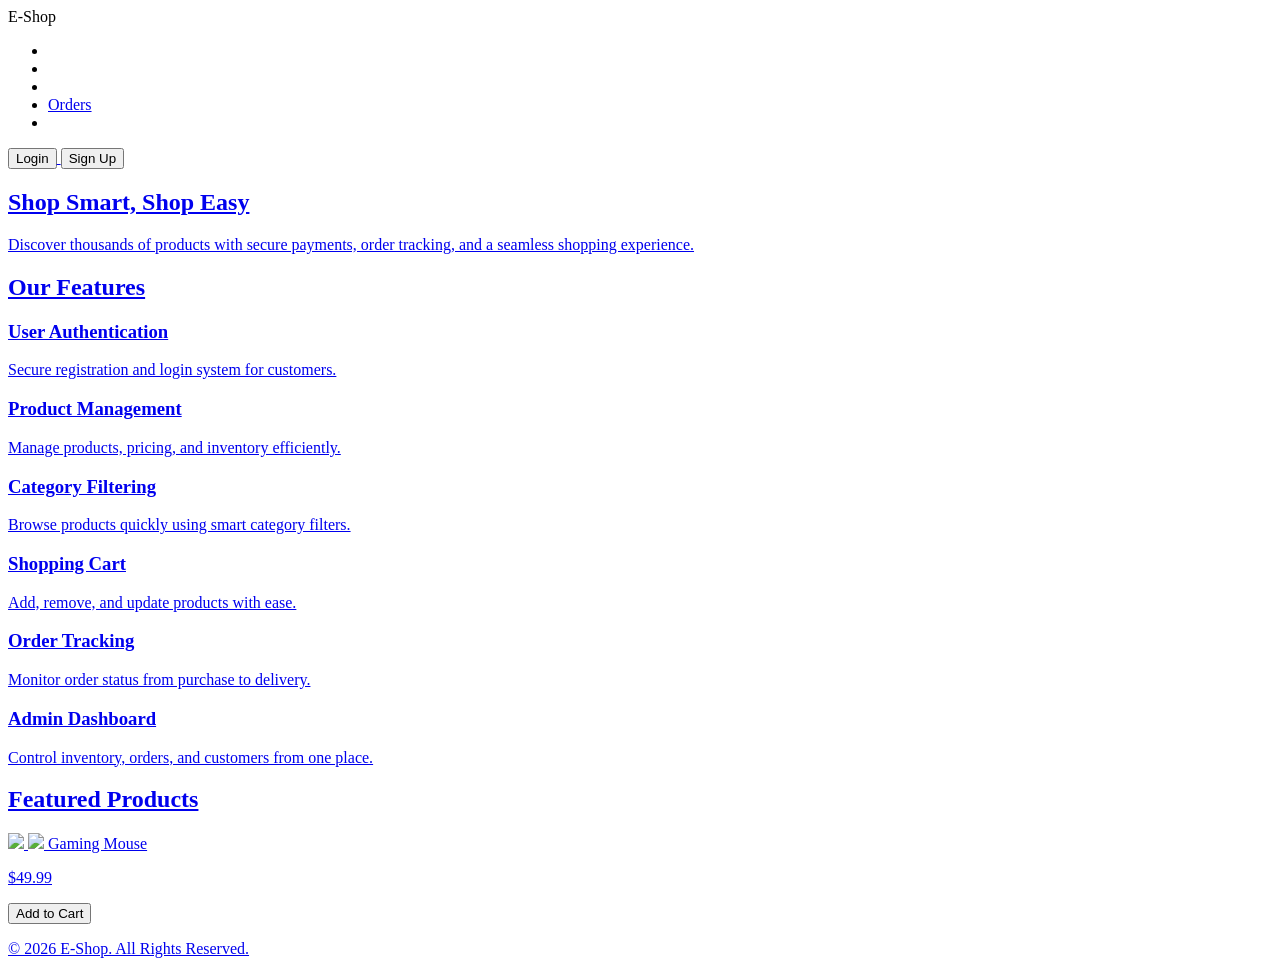
==== index.html @ f2d267c8 "Add files via upload" ====
<!DOCTYPE html>
<html lang="en">
<head>
    <meta charset="UTF-8">
    <meta name="viewport" content="width=device-width, initial-scale=1.0">
    <title>E-Shop | Online Shopping Platform</title>
    <link.css
</head>
<body>

    <header>
        <nav class="navbar">
            <div class="logo">E-Shop</div>

            <ul class="nav-links">
                <li><a hrefa></li>
                <li><Products</a></li>
                <li><Categories</a></li>
                <li><a href="#">Orders               <li><Contact</a></li>
            </ul>

            <div class="nav-buttons">
                <button class="login-btn">Login</button>
                <button class="signup-btn">Sign Up</button>
            </div>
        </nav>
    </header>

    <section class="hero">
        <div class="hero-content">
            <h1>Shop Smart, Shop Easy</h1>
            <p>
                Discover thousands of products with secure payments,
                order tracking, and a seamless shopping experience.
            </p>
            <a href="#" class="shop/div>
    </section>

    <section class="features">
        <h2>Our Features</h2>

        <div class="feature-grid">

            <div class="feature-card">
                <h3>User Authentication</h3>
                <p>Secure registration and login system for customers.</p>
            </div>

            <div class="feature-card">
                <h3>Product Management</h3>
                <p>Manage products, pricing, and inventory efficiently.</p>
            </div>

            <div class="feature-card">
                <h3>Category Filtering</h3>
                <p>Browse products quickly using smart category filters.</p>
            </div>

            <div class="feature-card">
                <h3>Shopping Cart</h3>
                <p>Add, remove, and update products with ease.</p>
            </div>

            <div class="feature-card">
                <h3>Order Tracking</h3>
                <p>Monitor order status from purchase to delivery.</p>
            </div>

            <div class="feature-card">
                <h3>Admin Dashboard</h3>
                <p>Control inventory, orders, and customers from one place.</p>
            </div>

        </div>
    </section>

    <section class="products">
        <h2>Featured Products</h2>

        <div class="product-grid">

            <div class="product-card">
                <img src="https://via.placeholder.0
                <h3>Wireless Headphones</h3>
                <p>$79.99</p>
                <button>Add to Cart</button>
            </div>

            <div class="product-card">
                <img src="https://viaer.com/250x180
                <h3>Smart Watch</h3>
                <p>$129.99</p>
                <button>Add to Cart</button>
            </div>

            <div class="product-card">
                <imgs://via.placeholder.com/250x180
                <h3>Gaming Mouse</h3>
                <p>$49.99</p>
                <button>Add to Cart</button>
            </div>

        </div>
    </section>

    <footer>
        <p>&copy; 2026 E-Shop. All Rights Reserved.</p>
    </footer>

</body>
</html>
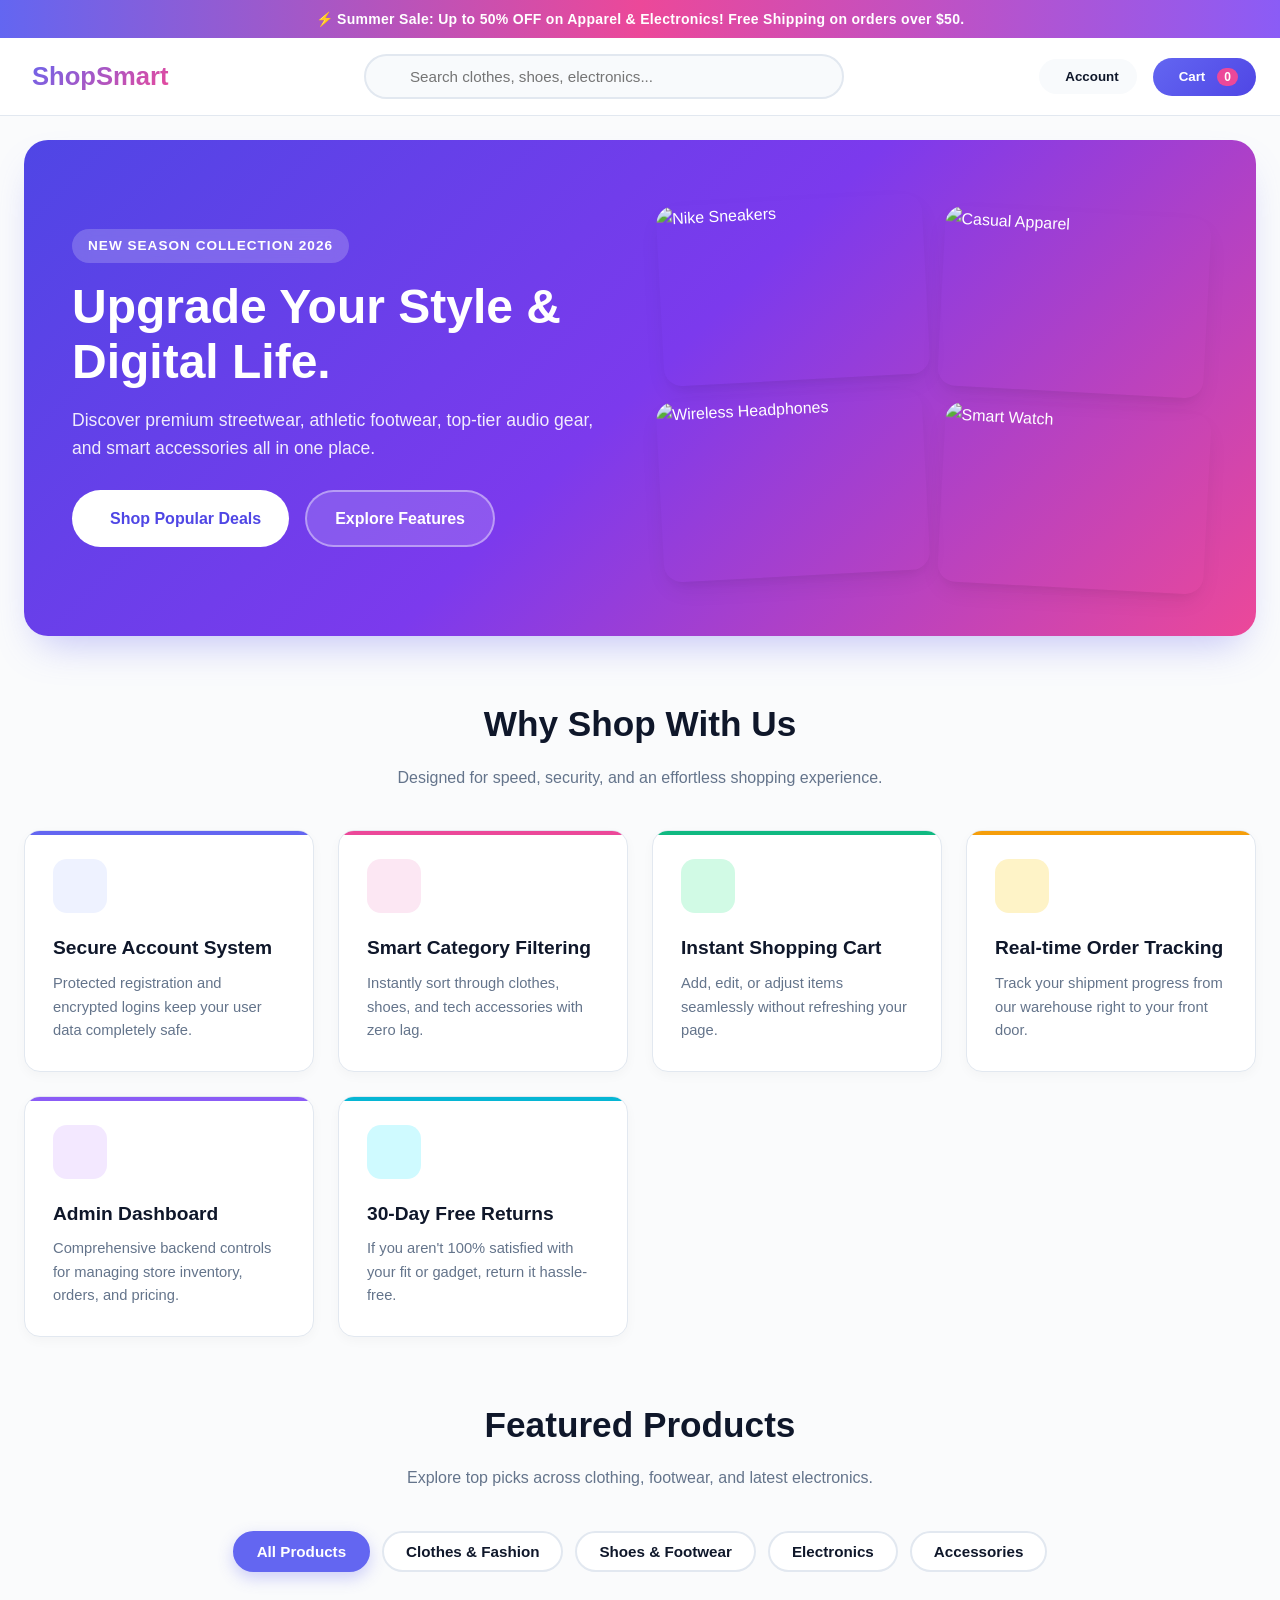
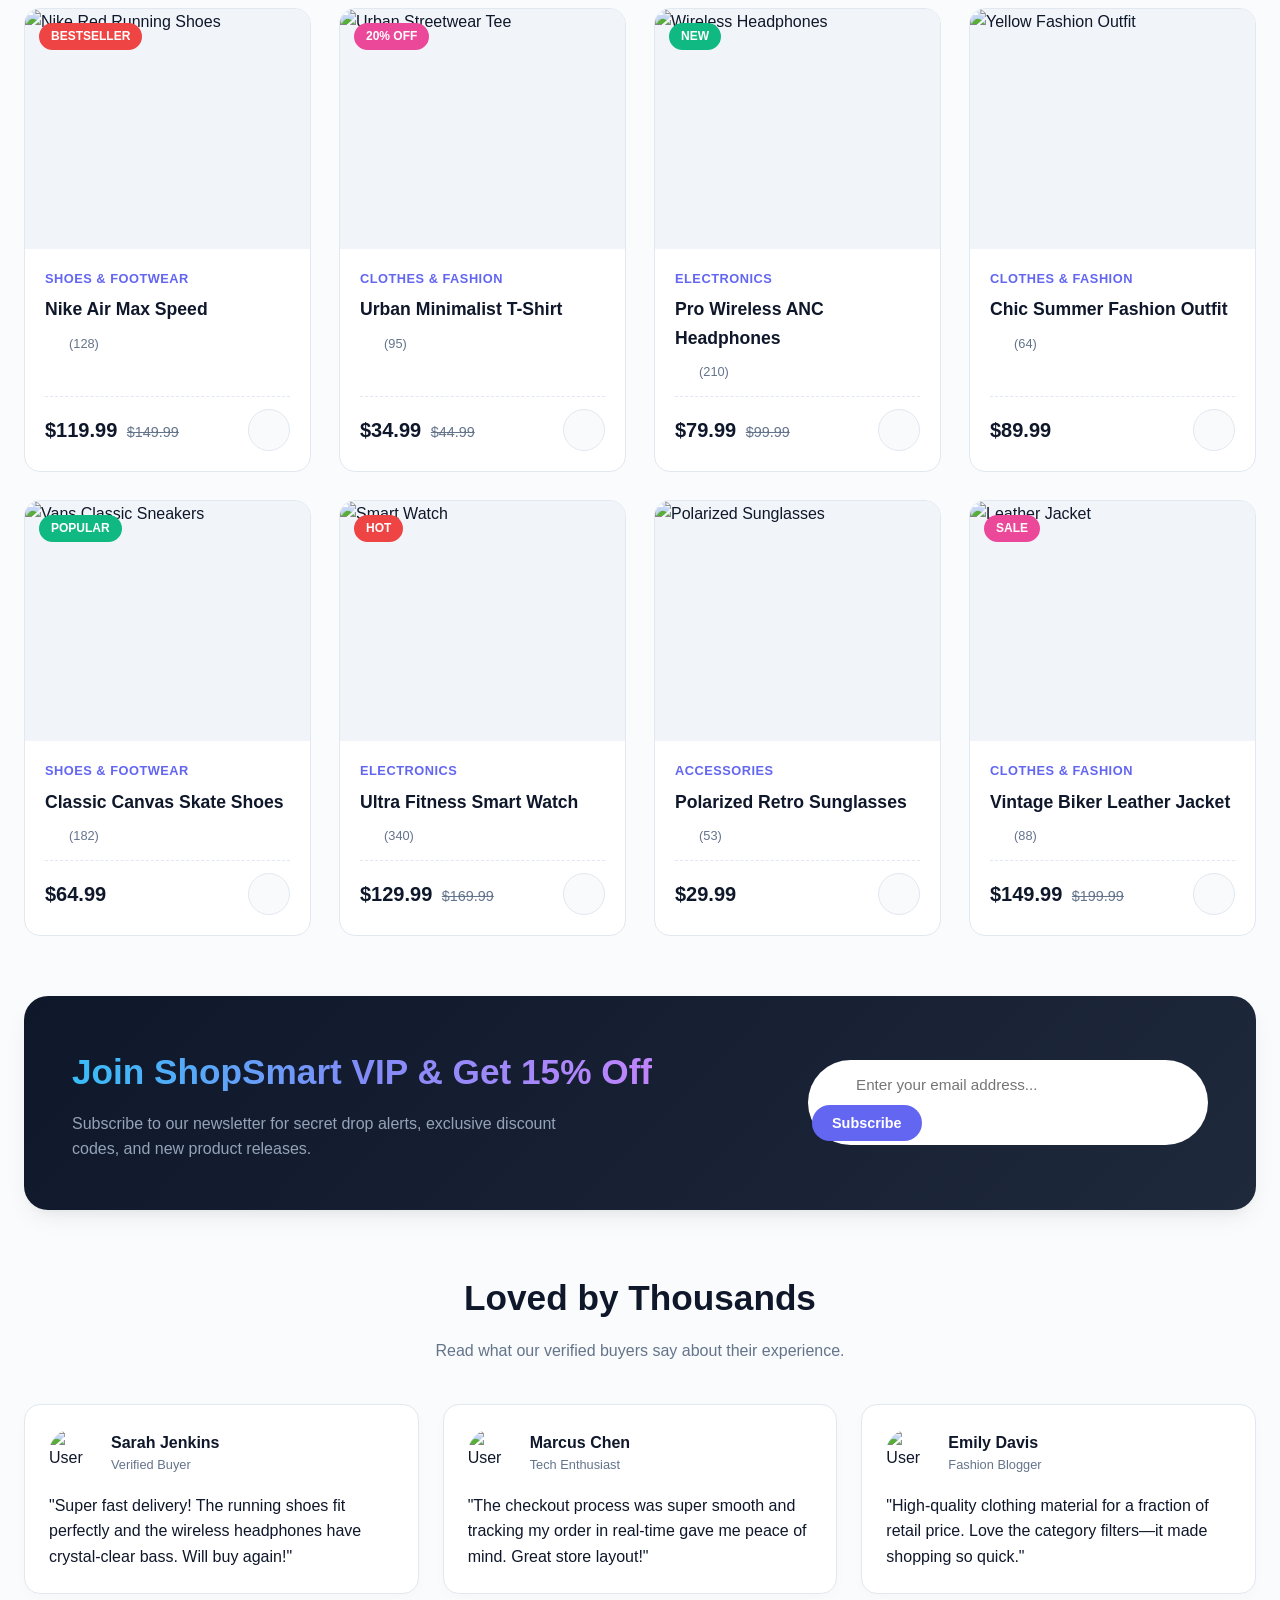
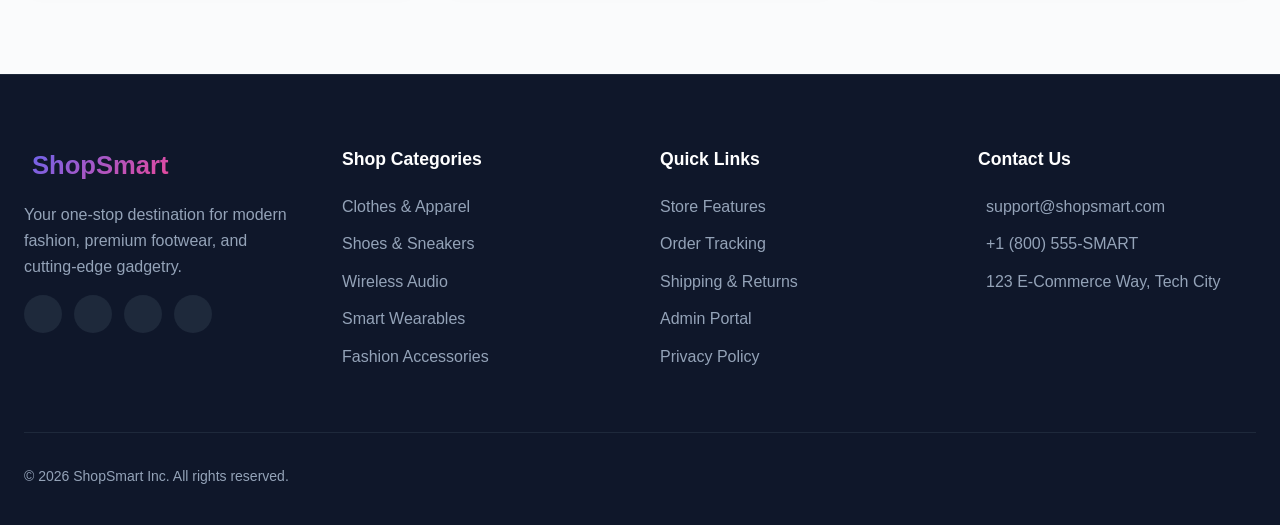
==== commit eeadae92: "Add files via upload" ====
--- a/index.html
+++ b/index.html
@@ -1,111 +1,1214 @@
 <!DOCTYPE html>
 <html lang="en">
 <head>
-    <meta charset="UTF-8">
-    <meta name="viewport" content="width=device-width, initial-scale=1.0">
-    <title>E-Shop | Online Shopping Platform</title>
-    <link.css
+  <meta charset="UTF-8" />
+  <meta name="viewport" content="width=device-width, initial-scale=1.0"/>
+  <title>ShopSmart — Trendy Fashion & Tech Store</title>
+  <!-- Google Fonts & Font Awesome Icons -->
+  <link rel="preconnect" href="[fonts.googleapis.com](https://fonts.googleapis.com)">
+  <link rel="preconnect" href="[fonts.gstatic.com](https://fonts.gstatic.com)" crossorigin>
+  <link href="[fonts.googleapis.com](https://fonts.googleapis.com/css2?family=Plus+Jakarta+Sans:wght@400;500;600;700;800&display=swap)" rel="stylesheet">
+  <link rel="stylesheet" href="[cdnjs.cloudflare.com](https://cdnjs.cloudflare.com/ajax/libs/font-awesome/6.4.0/css/all.min.css)"/>
+
+  <style>
+    /* --- ROOT VARIABLES & RESET --- */
+    :root {
+      --primary: #6366f1;
+      --primary-dark: #4f46e5;
+      --secondary: #ec4899;
+      --accent-yellow: #f59e0b;
+      --accent-green: #10b981;
+      --accent-purple: #8b5cf6;
+      --dark: #0f172a;
+      --gray-light: #f8fafc;
+      --gray-border: #e2e8f0;
+      --text-muted: #64748b;
+      --white: #ffffff;
+      --radius: 16px;
+      --shadow: 0 10px 25px -5px rgba(0, 0, 0, 0.08), 0 8px 10px -6px rgba(0, 0, 0, 0.04);
+      --transition: all 0.3s cubic-bezier(0.4, 0, 0.2, 1);
+    }
+
+    * {
+      box-sizing: border-box;
+      margin: 0;
+      padding: 0;
+    }
+
+    body {
+      font-family: 'Plus Jakarta Sans', sans-serif;
+      background-color: #fafbfc;
+      color: var(--dark);
+      line-height: 1.6;
+      overflow-x: hidden;
+    }
+
+    a {
+      text-decoration: none;
+      color: inherit;
+    }
+
+    /* --- ANNOUNCEMENT BAR --- */
+    .top-bar {
+      background: linear-gradient(90deg, #6366f1, #ec4899, #8b5cf6);
+      color: var(--white);
+      text-align: center;
+      padding: 8px 16px;
+      font-size: 0.875rem;
+      font-weight: 600;
+      letter-spacing: 0.3px;
+    }
+
+    /* --- HEADER & NAVIGATION --- */
+    header {
+      background: rgba(255, 255, 255, 0.9);
+      backdrop-filter: blur(12px);
+      position: sticky;
+      top: 0;
+      z-index: 1000;
+      border-bottom: 1px solid var(--gray-border);
+    }
+
+    .nav-container {
+      max-width: 1280px;
+      margin: 0 auto;
+      display: flex;
+      align-items: center;
+      justify-content: space-between;
+      padding: 16px 24px;
+      gap: 20px;
+    }
+
+    .logo {
+      font-size: 1.6rem;
+      font-weight: 800;
+      background: linear-gradient(135deg, var(--primary), var(--secondary));
+      -webkit-background-clip: text;
+      -webkit-text-fill-color: transparent;
+      display: flex;
+      align-items: center;
+      gap: 8px;
+    }
+
+    .search-box {
+      flex: 1;
+      max-width: 480px;
+      position: relative;
+    }
+
+    .search-box input {
+      width: 100%;
+      padding: 12px 20px 12px 44px;
+      border-radius: 99px;
+      border: 2px solid var(--gray-border);
+      outline: none;
+      font-family: inherit;
+      font-size: 0.95rem;
+      transition: var(--transition);
+      background: var(--gray-light);
+    }
+
+    .search-box input:focus {
+      border-color: var(--primary);
+      background: var(--white);
+      box-shadow: 0 0 0 4px rgba(99, 102, 241, 0.15);
+    }
+
+    .search-box i {
+      position: absolute;
+      left: 16px;
+      top: 50%;
+      transform: translateY(-50%);
+      color: var(--text-muted);
+    }
+
+    .nav-actions {
+      display: flex;
+      align-items: center;
+      gap: 16px;
+    }
+
+    .nav-btn {
+      background: var(--gray-light);
+      border: none;
+      padding: 10px 18px;
+      border-radius: 99px;
+      font-weight: 600;
+      cursor: pointer;
+      display: flex;
+      align-items: center;
+      gap: 8px;
+      transition: var(--transition);
+      color: var(--dark);
+    }
+
+    .nav-btn:hover {
+      background: #eef2ff;
+      color: var(--primary);
+      transform: translateY(-2px);
+    }
+
+    .cart-btn {
+      background: linear-gradient(135deg, var(--primary), var(--primary-dark));
+      color: var(--white);
+      position: relative;
+    }
+
+    .cart-btn:hover {
+      background: linear-gradient(135deg, var(--primary-dark), #3730a3);
+      color: var(--white);
+    }
+
+    .cart-badge {
+      background: var(--secondary);
+      color: var(--white);
+      font-size: 0.75rem;
+      font-weight: 700;
+      padding: 2px 7px;
+      border-radius: 99px;
+      margin-left: 4px;
+    }
+
+    /* --- HERO SECTION --- */
+    .hero {
+      max-width: 1280px;
+      margin: 24px auto;
+      padding: 0 24px;
+    }
+
+    .hero-card {
+      background: linear-gradient(135deg, #4f46e5 0%, #7c3aed 50%, #ec4899 100%);
+      border-radius: 24px;
+      padding: 60px 48px;
+      color: var(--white);
+      display: grid;
+      grid-template-columns: 1fr 1fr;
+      align-items: center;
+      gap: 40px;
+      position: relative;
+      overflow: hidden;
+      box-shadow: 0 20px 40px -15px rgba(99, 102, 241, 0.4);
+    }
+
+    .hero-content {
+      z-index: 2;
+    }
+
+    .hero-tag {
+      display: inline-block;
+      background: rgba(255, 255, 255, 0.2);
+      backdrop-filter: blur(8px);
+      padding: 6px 16px;
+      border-radius: 99px;
+      font-size: 0.85rem;
+      font-weight: 700;
+      text-transform: uppercase;
+      letter-spacing: 1px;
+      margin-bottom: 16px;
+    }
+
+    .hero-title {
+      font-size: 3rem;
+      font-weight: 800;
+      line-height: 1.15;
+      margin-bottom: 16px;
+    }
+
+    .hero-subtitle {
+      font-size: 1.1rem;
+      opacity: 0.9;
+      margin-bottom: 28px;
+    }
+
+    .hero-buttons {
+      display: flex;
+      gap: 16px;
+      flex-wrap: wrap;
+    }
+
+    .btn {
+      padding: 14px 28px;
+      border-radius: 99px;
+      font-weight: 700;
+      font-size: 1rem;
+      cursor: pointer;
+      border: none;
+      transition: var(--transition);
+      display: inline-flex;
+      align-items: center;
+      gap: 10px;
+    }
+
+    .btn-light {
+      background: var(--white);
+      color: var(--primary-dark);
+    }
+
+    .btn-light:hover {
+      background: var(--gray-light);
+      transform: translateY(-3px);
+      box-shadow: 0 10px 20px rgba(0, 0, 0, 0.15);
+    }
+
+    .btn-outline {
+      background: rgba(255, 255, 255, 0.15);
+      color: var(--white);
+      border: 2px solid rgba(255, 255, 255, 0.4);
+    }
+
+    .btn-outline:hover {
+      background: rgba(255, 255, 255, 0.3);
+      transform: translateY(-3px);
+    }
+
+    .hero-image-grid {
+      display: grid;
+      grid-template-columns: repeat(2, 1fr);
+      gap: 16px;
+      position: relative;
+      z-index: 2;
+    }
+
+    .hero-img-card {
+      border-radius: 18px;
+      overflow: hidden;
+      height: 180px;
+      box-shadow: var(--shadow);
+      transform: rotate(-3deg);
+      transition: var(--transition);
+    }
+
+    .hero-img-card:nth-child(even) {
+      transform: rotate(3deg) translateY(12px);
+    }
+
+    .hero-img-card:hover {
+      transform: scale(1.05) rotate(0deg);
+      z-index: 3;
+    }
+
+    .hero-img-card img {
+      width: 100%;
+      height: 100%;
+      object-fit: cover;
+    }
+
+    /* --- FEATURES SECTION --- */
+    .section-container {
+      max-width: 1280px;
+      margin: 60px auto;
+      padding: 0 24px;
+    }
+
+    .section-header {
+      text-align: center;
+      max-width: 600px;
+      margin: 0 auto 40px auto;
+    }
+
+    .section-title {
+      font-size: 2.2rem;
+      font-weight: 800;
+      color: var(--dark);
+      margin-bottom: 12px;
+    }
+
+    .section-subtitle {
+      color: var(--text-muted);
+      font-size: 1rem;
+    }
+
+    .features-grid {
+      display: grid;
+      grid-template-columns: repeat(auto-fit, minmax(280px, 1fr));
+      gap: 24px;
+    }
+
+    .feature-card {
+      background: var(--white);
+      padding: 28px;
+      border-radius: var(--radius);
+      border: 1px solid var(--gray-border);
+      box-shadow: 0 4px 12px rgba(0, 0, 0, 0.03);
+      transition: var(--transition);
+      position: relative;
+      overflow: hidden;
+    }
+
+    .feature-card::before {
+      content: '';
+      position: absolute;
+      top: 0;
+      left: 0;
+      width: 100%;
+      height: 4px;
+      background: var(--card-color, var(--primary));
+    }
+
+    .feature-card:hover {
+      transform: translateY(-6px);
+      box-shadow: var(--shadow);
+    }
+
+    .feature-icon {
+      width: 54px;
+      height: 54px;
+      border-radius: 14px;
+      background: var(--bg-color, #eef2ff);
+      color: var(--card-color, var(--primary));
+      display: flex;
+      align-items: center;
+      justify-content: center;
+      font-size: 1.5rem;
+      margin-bottom: 20px;
+    }
+
+    .feature-card h3 {
+      font-size: 1.2rem;
+      margin-bottom: 8px;
+      font-weight: 700;
+    }
+
+    .feature-card p {
+      color: var(--text-muted);
+      font-size: 0.92rem;
+    }
+
+    /* --- CATEGORY FILTERS & PRODUCT GRID --- */
+    .filter-tabs {
+      display: flex;
+      justify-content: center;
+      gap: 12px;
+      flex-wrap: wrap;
+      margin-bottom: 36px;
+    }
+
+    .filter-btn {
+      padding: 10px 22px;
+      border-radius: 99px;
+      border: 2px solid var(--gray-border);
+      background: var(--white);
+      font-weight: 600;
+      cursor: pointer;
+      transition: var(--transition);
+      font-size: 0.95rem;
+      color: var(--dark);
+    }
+
+    .filter-btn.active, .filter-btn:hover {
+      background: var(--primary);
+      color: var(--white);
+      border-color: var(--primary);
+      box-shadow: 0 6px 16px rgba(99, 102, 241, 0.3);
+    }
+
+    .product-grid {
+      display: grid;
+      grid-template-columns: repeat(auto-fill, minmax(270px, 1fr));
+      gap: 28px;
+    }
+
+    .product-card {
+      background: var(--white);
+      border-radius: var(--radius);
+      border: 1px solid var(--gray-border);
+      overflow: hidden;
+      transition: var(--transition);
+      display: flex;
+      flex-direction: column;
+      position: relative;
+    }
+
+    .product-card:hover {
+      transform: translateY(-8px);
+      box-shadow: var(--shadow);
+      border-color: transparent;
+    }
+
+    .product-badge {
+      position: absolute;
+      top: 14px;
+      left: 14px;
+      padding: 4px 12px;
+      border-radius: 99px;
+      font-size: 0.75rem;
+      font-weight: 800;
+      text-transform: uppercase;
+      z-index: 2;
+      color: var(--white);
+    }
+
+    .badge-hot { background: #ef4444; }
+    .badge-sale { background: var(--secondary); }
+    .badge-new { background: var(--accent-green); }
+
+    .product-img-wrap {
+      width: 100%;
+      height: 240px;
+      background: #f1f5f9;
+      position: relative;
+      overflow: hidden;
+    }
+
+    .product-img-wrap img {
+      width: 100%;
+      height: 100%;
+      object-fit: cover;
+      transition: transform 0.5s ease;
+    }
+
+    .product-card:hover .product-img-wrap img {
+      transform: scale(1.08);
+    }
+
+    .product-details {
+      padding: 20px;
+      display: flex;
+      flex-direction: column;
+      flex-grow: 1;
+    }
+
+    .product-category {
+      font-size: 0.8rem;
+      text-transform: uppercase;
+      font-weight: 700;
+      color: var(--primary);
+      margin-bottom: 6px;
+      letter-spacing: 0.5px;
+    }
+
+    .product-title {
+      font-size: 1.1rem;
+      font-weight: 700;
+      margin-bottom: 10px;
+      color: var(--dark);
+    }
+
+    .product-rating {
+      display: flex;
+      align-items: center;
+      gap: 4px;
+      color: var(--accent-yellow);
+      font-size: 0.85rem;
+      margin-bottom: 14px;
+    }
+
+    .product-rating span {
+      color: var(--text-muted);
+      margin-left: 4px;
+      font-size: 0.8rem;
+    }
+
+    .product-footer {
+      display: flex;
+      align-items: center;
+      justify-content: space-between;
+      margin-top: auto;
+      padding-top: 12px;
+      border-top: 1px dashed var(--gray-border);
+    }
+
+    .product-price {
+      font-size: 1.25rem;
+      font-weight: 800;
+      color: var(--dark);
+    }
+
+    .product-price del {
+      font-size: 0.9rem;
+      color: var(--text-muted);
+      margin-left: 4px;
+      font-weight: 400;
+    }
+
+    .add-cart-btn {
+      background: var(--gray-light);
+      color: var(--dark);
+      border: 1px solid var(--gray-border);
+      width: 42px;
+      height: 42px;
+      border-radius: 50%;
+      display: flex;
+      align-items: center;
+      justify-content: center;
+      cursor: pointer;
+      transition: var(--transition);
+      font-size: 1rem;
+    }
+
+    .add-cart-btn:hover {
+      background: var(--primary);
+      color: var(--white);
+      border-color: var(--primary);
+      transform: rotate(15deg) scale(1.05);
+    }
+
+    /* --- BANNER / FLASH SALE --- */
+    .promo-banner {
+      background: linear-gradient(135deg, #0f172a 0%, #1e293b 100%);
+      border-radius: 24px;
+      padding: 48px;
+      color: var(--white);
+      display: flex;
+      align-items: center;
+      justify-content: space-between;
+      gap: 30px;
+      flex-wrap: wrap;
+      margin: 60px auto;
+      box-shadow: var(--shadow);
+    }
+
+    .promo-info h2 {
+      font-size: 2.2rem;
+      font-weight: 800;
+      margin-bottom: 10px;
+      background: linear-gradient(90deg, #38bdf8, #818cf8, #c084fc);
+      -webkit-background-clip: text;
+      -webkit-text-fill-color: transparent;
+    }
+
+    .promo-info p {
+      color: #94a3b8;
+      max-width: 500px;
+      font-size: 1rem;
+    }
+
+    /* --- TESTIMONIALS --- */
+    .testimonials-grid {
+      display: grid;
+      grid-template-columns: repeat(auto-fit, minmax(300px, 1fr));
+      gap: 24px;
+    }
+
+    .testimonial-card {
+      background: var(--white);
+      padding: 24px;
+      border-radius: var(--radius);
+      border: 1px solid var(--gray-border);
+      box-shadow: 0 4px 12px rgba(0, 0, 0, 0.02);
+    }
+
+    .user-info {
+      display: flex;
+      align-items: center;
+      gap: 14px;
+      margin-bottom: 16px;
+    }
+
+    .user-avatar {
+      width: 48px;
+      height: 48px;
+      border-radius: 50%;
+      object-fit: cover;
+    }
+
+    .user-name {
+      font-weight: 700;
+      font-size: 1rem;
+    }
+
+    .user-role {
+      font-size: 0.8rem;
+      color: var(--text-muted);
+    }
+
+    /* --- FOOTER --- */
+    footer {
+      background: var(--dark);
+      color: #94a3b8;
+      padding: 70px 24px 30px 24px;
+      margin-top: 80px;
+      border-top: 1px solid #1e293b;
+    }
+
+    .footer-container {
+      max-width: 1280px;
+      margin: 0 auto;
+      display: grid;
+      grid-template-columns: repeat(auto-fit, minmax(220px, 1fr));
+      gap: 40px;
+      margin-bottom: 50px;
+    }
+
+    .footer-col h4 {
+      color: var(--white);
+      font-size: 1.1rem;
+      font-weight: 700;
+      margin-bottom: 20px;
+    }
+
+    .footer-links {
+      list-style: none;
+    }
+
+    .footer-links li {
+      margin-bottom: 12px;
+    }
+
+    .footer-links a {
+      transition: var(--transition);
+    }
+
+    .footer-links a:hover {
+      color: var(--white);
+      padding-left: 4px;
+    }
+
+    .social-links {
+      display: flex;
+      gap: 12px;
+      margin-top: 16px;
+    }
+
+    .social-icon {
+      width: 38px;
+      height: 38px;
+      border-radius: 50%;
+      background: #1e293b;
+      color: var(--white);
+      display: flex;
+      align-items: center;
+      justify-content: center;
+      transition: var(--transition);
+    }
+
+    .social-icon:hover {
+      background: var(--primary);
+      transform: translateY(-3px);
+    }
+
+    .footer-bottom {
+      max-width: 1280px;
+      margin: 0 auto;
+      padding-top: 24px;
+      border-top: 1px solid #1e293b;
+      display: flex;
+      justify-content: space-between;
+      align-items: center;
+      flex-wrap: wrap;
+      gap: 16px;
+      font-size: 0.875rem;
+    }
+
+    /* --- TOAST NOTIFICATION --- */
+    .toast {
+      position: fixed;
+      bottom: 24px;
+      right: 24px;
+      background: var(--dark);
+      color: var(--white);
+      padding: 14px 24px;
+      border-radius: 99px;
+      box-shadow: var(--shadow);
+      display: flex;
+      align-items: center;
+      gap: 10px;
+      transform: translateY(100px);
+      opacity: 0;
+      transition: var(--transition);
+      z-index: 2000;
+      font-weight: 600;
+    }
+
+    .toast.show {
+      transform: translateY(0);
+      opacity: 1;
+    }
+
+    /* --- RESPONSIVE --- */
+    @media (max-width: 992px) {
+      .hero-card {
+        grid-template-columns: 1fr;
+        padding: 40px 28px;
+        text-align: center;
+      }
+      .hero-buttons {
+        justify-content: center;
+      }
+      .hero-title {
+        font-size: 2.3rem;
+      }
+    }
+
+    @media (max-width: 600px) {
+      .nav-container {
+        flex-direction: column;
+      }
+      .search-box {
+        width: 100%;
+      }
+      .promo-banner {
+        padding: 28px;
+        text-align: center;
+        justify-content: center;
+      }
+    }
+  </style>
 </head>
 <body>
 
-    <header>
-        <nav class="navbar">
-            <div class="logo">E-Shop</div>
-
-            <ul class="nav-links">
-                <li><a hrefa></li>
-                <li><Products</a></li>
-                <li><Categories</a></li>
-                <li><a href="#">Orders               <li><Contact</a></li>
-            </ul>
-
-            <div class="nav-buttons">
-                <button class="login-btn">Login</button>
-                <button class="signup-btn">Sign Up</button>
-            </div>
-        </nav>
-    </header>
-
-    <section class="hero">
-        <div class="hero-content">
-            <h1>Shop Smart, Shop Easy</h1>
-            <p>
-                Discover thousands of products with secure payments,
-                order tracking, and a seamless shopping experience.
-            </p>
-            <a href="#" class="shop/div>
-    </section>
-
-    <section class="features">
-        <h2>Our Features</h2>
-
-        <div class="feature-grid">
-
-            <div class="feature-card">
-                <h3>User Authentication</h3>
-                <p>Secure registration and login system for customers.</p>
-            </div>
-
-            <div class="feature-card">
-                <h3>Product Management</h3>
-                <p>Manage products, pricing, and inventory efficiently.</p>
-            </div>
-
-            <div class="feature-card">
-                <h3>Category Filtering</h3>
-                <p>Browse products quickly using smart category filters.</p>
-            </div>
-
-            <div class="feature-card">
-                <h3>Shopping Cart</h3>
-                <p>Add, remove, and update products with ease.</p>
-            </div>
-
-            <div class="feature-card">
-                <h3>Order Tracking</h3>
-                <p>Monitor order status from purchase to delivery.</p>
-            </div>
-
-            <div class="feature-card">
-                <h3>Admin Dashboard</h3>
-                <p>Control inventory, orders, and customers from one place.</p>
-            </div>
-
-        </div>
-    </section>
-
-    <section class="products">
-        <h2>Featured Products</h2>
-
-        <div class="product-grid">
-
-            <div class="product-card">
-                <img src="https://via.placeholder.0
-                <h3>Wireless Headphones</h3>
-                <p>$79.99</p>
-                <button>Add to Cart</button>
-            </div>
-
-            <div class="product-card">
-                <img src="https://viaer.com/250x180
-                <h3>Smart Watch</h3>
-                <p>$129.99</p>
-                <button>Add to Cart</button>
-            </div>
-
-            <div class="product-card">
-                <imgs://via.placeholder.com/250x180
-                <h3>Gaming Mouse</h3>
-                <p>$49.99</p>
-                <button>Add to Cart</button>
-            </div>
-
-        </div>
-    </section>
-
-    <footer>
-        <p>&copy; 2026 E-Shop. All Rights Reserved.</p>
-    </footer>
-
+  <!-- ANNOUNCEMENT BAR -->
+  <div class="top-bar">
+    ⚡ Summer Sale: Up to 50% OFF on Apparel & Electronics! Free Shipping on orders over $50.
+  </div>
+
+  <!-- HEADER -->
+  <header>
+    <div class="nav-container">
+      <a href="#" class="logo">
+        <i class="fa-solid fa-bag-shopping"></i> ShopSmart
+      </a>
+
+      <div class="search-box">
+        <i class="fa-solid fa-magnifying-glass"></i>
+        <input type="text" id="searchInput" placeholder="Search clothes, shoes, electronics..." />
+      </div>
+
+      <div class="nav-actions">
+        <button class="nav-btn"><i class="fa-regular fa-user"></i> Account</button>
+        <button class="nav-btn cart-btn">
+          <i class="fa-solid fa-cart-shopping"></i> Cart
+          <span class="cart-badge" id="cartCount">0</span>
+        </button>
+      </div>
+    </div>
+  </header>
+
+  <!-- HERO SECTION -->
+  <section class="hero">
+    <div class="hero-card">
+      <div class="hero-content">
+        <span class="hero-tag">New Season Collection 2026</span>
+        <h1 class="hero-title">Upgrade Your Style & Digital Life.</h1>
+        <p class="hero-subtitle">Discover premium streetwear, athletic footwear, top-tier audio gear, and smart accessories all in one place.</p>
+        <div class="hero-buttons">
+          <a href="#products" class="btn btn-light"><i class="fa-solid fa-fire"></i> Shop Popular Deals</a>
+          <a href="#features" class="btn btn-outline">Explore Features</a>
+        </div>
+      </div>
+      <div class="hero-image-grid">
+        <div class="hero-img-card">
+          <img src="[images.unsplash.com](https://images.unsplash.com/photo-1542291026-7eec264c27ff?w=600&auto=format&fit=crop&q=80)" alt="Nike Sneakers" />
+        </div>
+        <div class="hero-img-card">
+          <img src="[images.unsplash.com](https://images.unsplash.com/photo-1583743814966-8936f5b7be1a?w=600&auto=format&fit=crop&q=80)" alt="Casual Apparel" />
+        </div>
+        <div class="hero-img-card">
+          <img src="[images.unsplash.com](https://images.unsplash.com/photo-1505740420928-5e560c06d30e?w=600&auto=format&fit=crop&q=80)" alt="Wireless Headphones" />
+        </div>
+        <div class="hero-img-card">
+          <img src="[images.unsplash.com](https://images.unsplash.com/photo-1523275335684-37898b6baf30?w=600&auto=format&fit=crop&q=80)" alt="Smart Watch" />
+        </div>
+      </div>
+    </div>
+  </section>
+
+  <!-- FEATURES SECTION -->
+  <section class="section-container" id="features">
+    <div class="section-header">
+      <h2 class="section-title">Why Shop With Us</h2>
+      <p class="section-subtitle">Designed for speed, security, and an effortless shopping experience.</p>
+    </div>
+
+    <div class="features-grid">
+      <div class="feature-card" style="--card-color: #6366f1; --bg-color: #eef2ff;">
+        <div class="feature-icon"><i class="fa-solid fa-user-shield"></i></div>
+        <h3>Secure Account System</h3>
+        <p>Protected registration and encrypted logins keep your user data completely safe.</p>
+      </div>
+
+      <div class="feature-card" style="--card-color: #ec4899; --bg-color: #fce7f3;">
+        <div class="feature-icon"><i class="fa-solid fa-tags"></i></div>
+        <h3>Smart Category Filtering</h3>
+        <p>Instantly sort through clothes, shoes, and tech accessories with zero lag.</p>
+      </div>
+
+      <div class="feature-card" style="--card-color: #10b981; --bg-color: #d1fae5;">
+        <div class="feature-icon"><i class="fa-solid fa-cart-flatbed"></i></div>
+        <h3>Instant Shopping Cart</h3>
+        <p>Add, edit, or adjust items seamlessly without refreshing your page.</p>
+      </div>
+
+      <div class="feature-card" style="--card-color: #f59e0b; --bg-color: #fef3c7;">
+        <div class="feature-icon"><i class="fa-solid fa-truck-fast"></i></div>
+        <h3>Real-time Order Tracking</h3>
+        <p>Track your shipment progress from our warehouse right to your front door.</p>
+      </div>
+
+      <div class="feature-card" style="--card-color: #8b5cf6; --bg-color: #f3e8ff;">
+        <div class="feature-icon"><i class="fa-solid fa-gauge-high"></i></div>
+        <h3>Admin Dashboard</h3>
+        <p>Comprehensive backend controls for managing store inventory, orders, and pricing.</p>
+      </div>
+
+      <div class="feature-card" style="--card-color: #06b6d4; --bg-color: #cffaff;">
+        <div class="feature-icon"><i class="fa-solid fa-rotate-left"></i></div>
+        <h3>30-Day Free Returns</h3>
+        <p>If you aren't 100% satisfied with your fit or gadget, return it hassle-free.</p>
+      </div>
+    </div>
+  </section>
+
+  <!-- PRODUCTS SECTION -->
+  <section class="section-container" id="products">
+    <div class="section-header">
+      <h2 class="section-title">Featured Products</h2>
+      <p class="section-subtitle">Explore top picks across clothing, footwear, and latest electronics.</p>
+    </div>
+
+    <!-- Category Tabs -->
+    <div class="filter-tabs">
+      <button class="filter-btn active" data-filter="all">All Products</button>
+      <button class="filter-btn" data-filter="clothing">Clothes & Fashion</button>
+      <button class="filter-btn" data-filter="shoes">Shoes & Footwear</button>
+      <button class="filter-btn" data-filter="electronics">Electronics</button>
+      <button class="filter-btn" data-filter="accessories">Accessories</button>
+    </div>
+
+    <!-- Product Grid -->
+    <div class="product-grid" id="productGrid">
+
+      <!-- Product 1 -->
+      <div class="product-card" data-category="shoes">
+        <span class="product-badge badge-hot">Bestseller</span>
+        <div class="product-img-wrap">
+          <img src="[images.unsplash.com](https://images.unsplash.com/photo-1542291026-7eec264c27ff?w=600&auto=format&fit=crop&q=80)" alt="Nike Red Running Shoes" />
+        </div>
+        <div class="product-details">
+          <span class="product-category">Shoes & Footwear</span>
+          <h3 class="product-title">Nike Air Max Speed</h3>
+          <div class="product-rating">
+            <i class="fa-solid fa-star"></i><i class="fa-solid fa-star"></i><i class="fa-solid fa-star"></i><i class="fa-solid fa-star"></i><i class="fa-solid fa-star-half-stroke"></i>
+            <span>(128)</span>
+          </div>
+          <div class="product-footer">
+            <div class="product-price">$119.99 <del>$149.99</del></div>
+            <button class="add-cart-btn" onclick="addToCart('Nike Air Max Speed')"><i class="fa-solid fa-plus"></i></button>
+          </div>
+        </div>
+      </div>
+
+      <!-- Product 2 -->
+      <div class="product-card" data-category="clothing">
+        <span class="product-badge badge-sale">20% OFF</span>
+        <div class="product-img-wrap">
+          <img src="[images.unsplash.com](https://images.unsplash.com/photo-1583743814966-8936f5b7be1a?w=600&auto=format&fit=crop&q=80)" alt="Urban Streetwear Tee" />
+        </div>
+        <div class="product-details">
+          <span class="product-category">Clothes & Fashion</span>
+          <h3 class="product-title">Urban Minimalist T-Shirt</h3>
+          <div class="product-rating">
+            <i class="fa-solid fa-star"></i><i class="fa-solid fa-star"></i><i class="fa-solid fa-star"></i><i class="fa-solid fa-star"></i><i class="fa-solid fa-star"></i>
+            <span>(95)</span>
+          </div>
+          <div class="product-footer">
+            <div class="product-price">$34.99 <del>$44.99</del></div>
+            <button class="add-cart-btn" onclick="addToCart('Urban Minimalist T-Shirt')"><i class="fa-solid fa-plus"></i></button>
+          </div>
+        </div>
+      </div>
+
+      <!-- Product 3 -->
+      <div class="product-card" data-category="electronics">
+        <span class="product-badge badge-new">New</span>
+        <div class="product-img-wrap">
+          <img src="[images.unsplash.com](https://images.unsplash.com/photo-1505740420928-5e560c06d30e?w=600&auto=format&fit=crop&q=80)" alt="Wireless Headphones" />
+        </div>
+        <div class="product-details">
+          <span class="product-category">Electronics</span>
+          <h3 class="product-title">Pro Wireless ANC Headphones</h3>
+          <div class="product-rating">
+            <i class="fa-solid fa-star"></i><i class="fa-solid fa-star"></i><i class="fa-solid fa-star"></i><i class="fa-solid fa-star"></i><i class="fa-solid fa-star"></i>
+            <span>(210)</span>
+          </div>
+          <div class="product-footer">
+            <div class="product-price">$79.99 <del>$99.99</del></div>
+            <button class="add-cart-btn" onclick="addToCart('Pro Wireless Headphones')"><i class="fa-solid fa-plus"></i></button>
+          </div>
+        </div>
+      </div>
+
+      <!-- Product 4 -->
+      <div class="product-card" data-category="clothing">
+        <div class="product-img-wrap">
+          <img src="[images.unsplash.com](https://images.unsplash.com/photo-1515886657613-9f3515b0c78f?w=600&auto=format&fit=crop&q=80)" alt="Yellow Fashion Outfit" />
+        </div>
+        <div class="product-details">
+          <span class="product-category">Clothes & Fashion</span>
+          <h3 class="product-title">Chic Summer Fashion Outfit</h3>
+          <div class="product-rating">
+            <i class="fa-solid fa-star"></i><i class="fa-solid fa-star"></i><i class="fa-solid fa-star"></i><i class="fa-solid fa-star"></i><i class="fa-regular fa-star"></i>
+            <span>(64)</span>
+          </div>
+          <div class="product-footer">
+            <div class="product-price">$89.99</div>
+            <button class="add-cart-btn" onclick="addToCart('Chic Summer Fashion Outfit')"><i class="fa-solid fa-plus"></i></button>
+          </div>
+        </div>
+      </div>
+
+      <!-- Product 5 -->
+      <div class="product-card" data-category="shoes">
+        <span class="product-badge badge-new">Popular</span>
+        <div class="product-img-wrap">
+          <img src="[images.unsplash.com](https://images.unsplash.com/photo-1525966222134-fcfa99b8ae77?w=600&auto=format&fit=crop&q=80)" alt="Vans Classic Sneakers" />
+        </div>
+        <div class="product-details">
+          <span class="product-category">Shoes & Footwear</span>
+          <h3 class="product-title">Classic Canvas Skate Shoes</h3>
+          <div class="product-rating">
+            <i class="fa-solid fa-star"></i><i class="fa-solid fa-star"></i><i class="fa-solid fa-star"></i><i class="fa-solid fa-star"></i><i class="fa-solid fa-star-half-stroke"></i>
+            <span>(182)</span>
+          </div>
+          <div class="product-footer">
+            <div class="product-price">$64.99</div>
+            <button class="add-cart-btn" onclick="addToCart('Classic Canvas Skate Shoes')"><i class="fa-solid fa-plus"></i></button>
+          </div>
+        </div>
+      </div>
+
+      <!-- Product 6 -->
+      <div class="product-card" data-category="electronics">
+        <span class="product-badge badge-hot">Hot</span>
+        <div class="product-img-wrap">
+          <img src="[images.unsplash.com](https://images.unsplash.com/photo-1523275335684-37898b6baf30?w=600&auto=format&fit=crop&q=80)" alt="Smart Watch" />
+        </div>
+        <div class="product-details">
+          <span class="product-category">Electronics</span>
+          <h3 class="product-title">Ultra Fitness Smart Watch</h3>
+          <div class="product-rating">
+            <i class="fa-solid fa-star"></i><i class="fa-solid fa-star"></i><i class="fa-solid fa-star"></i><i class="fa-solid fa-star"></i><i class="fa-solid fa-star"></i>
+            <span>(340)</span>
+          </div>
+          <div class="product-footer">
+            <div class="product-price">$129.99 <del>$169.99</del></div>
+            <button class="add-cart-btn" onclick="addToCart('Ultra Fitness Smart Watch')"><i class="fa-solid fa-plus"></i></button>
+          </div>
+        </div>
+      </div>
+
+      <!-- Product 7 -->
+      <div class="product-card" data-category="accessories">
+        <div class="product-img-wrap">
+          <img src="[images.unsplash.com](https://images.unsplash.com/photo-1572635196237-14b3f281503f?w=600&auto=format&fit=crop&q=80)" alt="Polarized Sunglasses" />
+        </div>
+        <div class="product-details">
+          <span class="product-category">Accessories</span>
+          <h3 class="product-title">Polarized Retro Sunglasses</h3>
+          <div class="product-rating">
+            <i class="fa-solid fa-star"></i><i class="fa-solid fa-star"></i><i class="fa-solid fa-star"></i><i class="fa-solid fa-star"></i><i class="fa-regular fa-star"></i>
+            <span>(53)</span>
+          </div>
+          <div class="product-footer">
+            <div class="product-price">$29.99</div>
+            <button class="add-cart-btn" onclick="addToCart('Polarized Retro Sunglasses')"><i class="fa-solid fa-plus"></i></button>
+          </div>
+        </div>
+      </div>
+
+      <!-- Product 8 -->
+      <div class="product-card" data-category="clothing">
+        <span class="product-badge badge-sale">Sale</span>
+        <div class="product-img-wrap">
+          <img src="[images.unsplash.com](https://images.unsplash.com/photo-1551028719-00167b16eac5?w=600&auto=format&fit=crop&q=80)" alt="Leather Jacket" />
+        </div>
+        <div class="product-details">
+          <span class="product-category">Clothes & Fashion</span>
+          <h3 class="product-title">Vintage Biker Leather Jacket</h3>
+          <div class="product-rating">
+            <i class="fa-solid fa-star"></i><i class="fa-solid fa-star"></i><i class="fa-solid fa-star"></i><i class="fa-solid fa-star"></i><i class="fa-solid fa-star"></i>
+            <span>(88)</span>
+          </div>
+          <div class="product-footer">
+            <div class="product-price">$149.99 <del>$199.99</del></div>
+            <button class="add-cart-btn" onclick="addToCart('Vintage Biker Leather Jacket')"><i class="fa-solid fa-plus"></i></button>
+          </div>
+        </div>
+      </div>
+
+    </div>
+  </section>
+
+  <!-- PROMO BANNER -->
+  <section class="section-container">
+    <div class="promo-banner">
+      <div class="promo-info">
+        <h2>Join ShopSmart VIP & Get 15% Off</h2>
+        <p>Subscribe to our newsletter for secret drop alerts, exclusive discount codes, and new product releases.</p>
+      </div>
+      <div class="search-box" style="max-width: 400px; background: var(--white); border-radius: 99px; padding: 4px;">
+        <input type="email" placeholder="Enter your email address..." style="border: none; background: transparent;" />
+        <button class="btn btn-light" style="background: var(--primary); color: white; padding: 10px 20px; font-size: 0.9rem;">Subscribe</button>
+      </div>
+    </div>
+  </section>
+
+  <!-- TESTIMONIALS -->
+  <section class="section-container">
+    <div class="section-header">
+      <h2 class="section-title">Loved by Thousands</h2>
+      <p class="section-subtitle">Read what our verified buyers say about their experience.</p>
+    </div>
+
+    <div class="testimonials-grid">
+      <div class="testimonial-card">
+        <div class="user-info">
+          <img src="[images.unsplash.com](https://images.unsplash.com/photo-1534528741775-53994a69daeb?w=100&auto=format&fit=crop&q=80)" class="user-avatar" alt="User Avatar" />
+          <div>
+            <div class="user-name">Sarah Jenkins</div>
+            <div class="user-role">Verified Buyer</div>
+          </div>
+        </div>
+        <p>"Super fast delivery! The running shoes fit perfectly and the wireless headphones have crystal-clear bass. Will buy again!"</p>
+      </div>
+
+      <div class="testimonial-card">
+        <div class="user-info">
+          <img src="[images.unsplash.com](https://images.unsplash.com/photo-1507003211169-0a1dd7228f2d?w=100&auto=format&fit=crop&q=80)" class="user-avatar" alt="User Avatar" />
+          <div>
+            <div class="user-name">Marcus Chen</div>
+            <div class="user-role">Tech Enthusiast</div>
+          </div>
+        </div>
+        <p>"The checkout process was super smooth and tracking my order in real-time gave me peace of mind. Great store layout!"</p>
+      </div>
+
+      <div class="testimonial-card">
+        <div class="user-info">
+          <img src="[images.unsplash.com](https://images.unsplash.com/photo-1494790108377-be9c29b29330?w=100&auto=format&fit=crop&q=80)" class="user-avatar" alt="User Avatar" />
+          <div>
+            <div class="user-name">Emily Davis</div>
+            <div class="user-role">Fashion Blogger</div>
+          </div>
+        </div>
+        <p>"High-quality clothing material for a fraction of retail price. Love the category filters—it made shopping so quick."</p>
+      </div>
+    </div>
+  </section>
+
+  <!-- FOOTER -->
+  <footer>
+    <div class="footer-container">
+      <div>
+        <a href="#" class="logo" style="margin-bottom: 16px; display: inline-flex;">
+          <i class="fa-solid fa-bag-shopping"></i> ShopSmart
+        </a>
+        <p>Your one-stop destination for modern fashion, premium footwear, and cutting-edge gadgetry.</p>
+        <div class="social-links">
+          <a href="#" class="social-icon"><i class="fa-brands fa-facebook-f"></i></a>
+          <a href="#" class="social-icon"><i class="fa-brands fa-instagram"></i></a>
+          <a href="#" class="social-icon"><i class="fa-brands fa-x-twitter"></i></a>
+          <a href="#" class="social-icon"><i class="fa-brands fa-tiktok"></i></a>
+        </div>
+      </div>
+
+      <div class="footer-col">
+        <h4>Shop Categories</h4>
+        <ul class="footer-links">
+          <li><a href="#">Clothes & Apparel</a></li>
+          <li><a href="#">Shoes & Sneakers</a></li>
+          <li><a href="#">Wireless Audio</a></li>
+          <li><a href="#">Smart Wearables</a></li>
+          <li><a href="#">Fashion Accessories</a></li>
+        </ul>
+      </div>
+
+      <div class="footer-col">
+        <h4>Quick Links</h4>
+        <ul class="footer-links">
+          <li><a href="#features">Store Features</a></li>
+          <li><a href="#">Order Tracking</a></li>
+          <li><a href="#">Shipping & Returns</a></li>
+          <li><a href="#">Admin Portal</a></li>
+          <li><a href="#">Privacy Policy</a></li>
+        </ul>
+      </div>
+
+      <div class="footer-col">
+        <h4>Contact Us</h4>
+        <ul class="footer-links">
+          <li><i class="fa-solid fa-envelope" style="margin-right: 8px;"></i> support@shopsmart.com</li>
+          <li><i class="fa-solid fa-phone" style="margin-right: 8px;"></i> +1 (800) 555-SMART</li>
+          <li><i class="fa-solid fa-location-dot" style="margin-right: 8px;"></i> 123 E-Commerce Way, Tech City</li>
+        </ul>
+      </div>
+    </div>
+
+    <div class="footer-bottom">
+      <p>&copy; 2026 ShopSmart Inc. All rights reserved.</p>
+      <div>
+        <i class="fa-brands fa-cc-visa" style="font-size: 1.5rem; margin-left: 10px;"></i>
+        <i class="fa-brands fa-cc-mastercard" style="font-size: 1.5rem; margin-left: 10px;"></i>
+        <i class="fa-brands fa-cc-paypal" style="font-size: 1.5rem; margin-left: 10px;"></i>
+        <i class="fa-brands fa-cc-apple-pay" style="font-size: 1.5rem; margin-left: 10px;"></i>
+      </div>
+    </div>
+  </footer>
+
+  <!-- TOAST NOTIFICATION -->
+  <div class="toast" id="toast">
+    <i class="fa-solid fa-circle-check" style="color: var(--accent-green); font-size: 1.2rem;"></i>
+    <span id="toastMsg">Item added to your cart!</span>
+  </div>
+
+  <!-- JAVASCRIPT LOGIC -->
+  <script>
+    // Cart Counter Logic
+    let cartCount = 0;
+    const cartBadge = document.getElementById('cartCount');
+    const toast = document.getElementById('toast');
+    const toastMsg = document.getElementById('toastMsg');
+
+    function addToCart(productName) {
+      cartCount++;
+      cartBadge.textContent = cartCount;
+      showToast(`${productName} added to cart!`);
+    }
+
+    function showToast(message) {
+      toastMsg.textContent = message;
+      toast.classList.add('show');
+      setTimeout(() => {
+        toast.classList.remove('show');
+      }, 3000);
+    }
+
+    // Category Filtering Logic
+    const filterBtns = document.querySelectorAll('.filter-btn');
+    const productCards = document.querySelectorAll('.product-card');
+
+    filterBtns.forEach(btn => {
+      btn.addEventListener('click', () => {
+        // Remove active class from all buttons
+        filterBtns.forEach(b => b.classList.remove('active'));
+        btn.classList.add('active');
+
+        const filter = btn.getAttribute('data-filter');
+
+        productCards.forEach(card => {
+          if (filter === 'all' || card.getAttribute('data-category') === filter) {
+            card.style.display = 'flex';
+          } else {
+            card.style.display = 'none';
+          }
+        });
+      });
+    });
+
+    // Simple Live Search Logic
+    const searchInput = document.getElementById('searchInput');
+    searchInput.addEventListener('input', (e) => {
+      const searchTerm = e.target.value.toLowerCase();
+      productCards.forEach(card => {
+        const title = card.querySelector('.product-title').textContent.toLowerCase();
+        const category = card.querySelector('.product-category').textContent.toLowerCase();
+        if (title.includes(searchTerm) || category.includes(searchTerm)) {
+          card.style.display = 'flex';
+        } else {
+          card.style.display = 'none';
+        }
+      });
+    });
+  </script>
 </body>
-</html>+</html>
